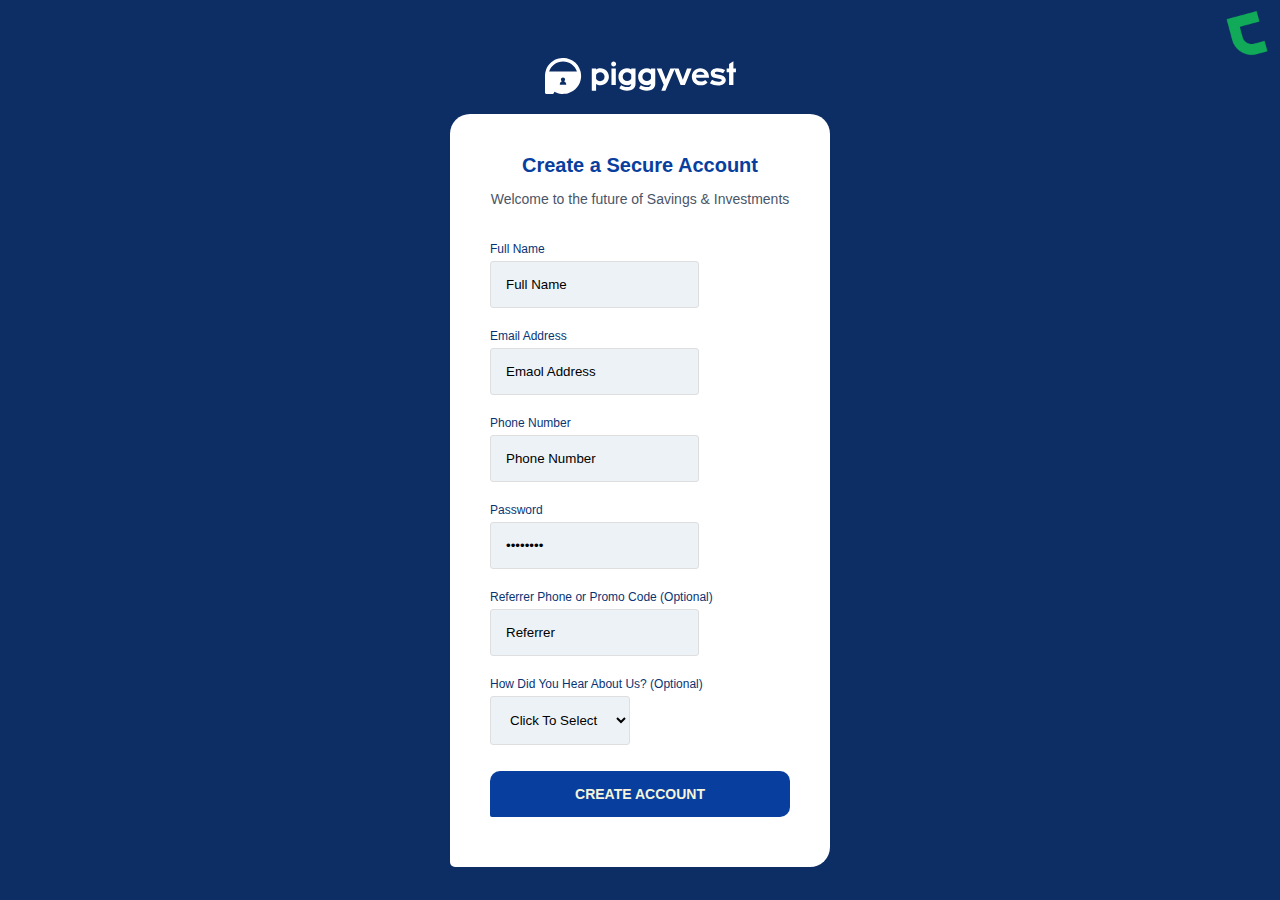
==== piggyvest/index.html @ 5ec43475 "add piggyvest page" ====
<!DOCTYPE html>
<html lang="en">
<head>
    <meta charset="UTF-8">
    <meta name="viewport" content="width=device-width, initial-scale=1.0">
    <link rel="icon" href="images/favicon.ico">
    <title>PiggyVest | Dashboard</title>
    <link href="https://fonts.googleapis.com/icon?family=Material+Icons"
      rel="stylesheet">
    <link rel="stylesheet" href="style.css" >
</head>
<body>
    <main>
        <div class="rings">
            <img class="dec" src="images/anc_green.png">
        </div>
        <div class="container">
            <a><img src="images/piggyvest-logo.svg" alt="Piggyvet Logo" ></a>
       
            <div class="container-input">
                <header>
                <h1>Create a Secure Account</h1>
                <p class="welcome">Welcome to the future of Savings & Investments</p>
                </header>
                <form class="register">
                   <p><label for="fullname">Full Name</label><br>
                        <input type="text" id="fullname" value="Full Name" placeholder="Full Name">
                    </p>

                    <p><label for="email">Email Address</label><br>
                        <input type="text" id="email"  value="Emaol Address" placeholder="Email Address">
                    </p>
                    
                    <p><label for="phone">Phone Number</label><br>
                       <input type="text" id="phone" value="Phone Number" placeholder="Phone Number">
                    </p>
                        
                    <p><label for="password">Password</label><br>
                        <input id="password" type="password" value="Password" placeholder="Password">
                    </p>
                        
                    <p><label for="refferer">Referrer Phone or Promo Code (Optional)</label><br>
                        <input type="text" id="refferer" value="Referrer" placeholder="Referrer Phone Or Promo Code">
                    </p>
                   
                   <p><label for="channel">How Did You Hear About Us? (Optional)</label><br>
                        <select>
                            <option>Click To Select</option>
                            <option>Click To Select</option>
                            <option>Click To Select</option>
                            <option>Click To Select</option>
                            <option>Click To Select</option>
                            <option>Click To Select</option>
                            <option>Click To Select</option>
                        </select>
                    </p>
                    <button type="submit" value="Create Account">Create Account</button>
                </form>
            </div>
        </div>
    </main>
</body>
</html>
---- piggyvest/style.css ----
body{
    background-color: #0D2D65;
}
.rings{
    display: flex;
    justify-content: flex-end;
    cursor: pointer;
}
.dec{
    height: 50px;
    width: 50px;
}

.container{
    display: flex;
    flex-direction: column;
    overflow: auto;
    align-items: center;
    
}

header{
    display: flex;
    flex-direction: column;
    align-items: center;
    margin: 0em;
}

.container-input{
    max-width: 28rem;
    background-color: white;
    border-radius: 20px 20px 20px 5px;
    padding: 40px;
    margin: 1rem;
}
h1{
    font-family: sans-serif;
    font-size: 1.25rem;
    text-align: center;
    color: #083e9e;
    margin: 0em;
}
.welcome{
    font-family: Karla, sans-serif;
    text-align: center;
    font-size: .875rem;
    color: #4a5568;
}

label{
    font-family: sans-serif;
    color: #093473;
    line-height: 2;
    font-size: .75rem;
}

select{
    padding:15px;
    outline: none;
    border: 1px solid #dedede;
    background-color: #EDF2F7;
    border-radius: 3px 3px 3px 3px;
}

option{
    padding:15px;
    outline: none;
    border: 1px solid #dedede;
    background-color: rgb(212, 34, 43);
    border-radius: 3px 3px 3px 3px;
}

button{
    padding: 15px 15px;
    margin-top: 10px;
    background-color: rgb(8, 62, 158);
    border-radius: 10px 10px 10px 2px;
    margin-bottom: 10px;
    font-size: 14px;
    border: none;
    width: 300px;
    color: beige;
    font-weight: 700;
    font-family: sans-serif;
    text-transform: uppercase;
}
.register{
    
}
input{
    
    padding:15px;
    outline: none;
    border: 1px solid #dedede;
    background-color: #EDF2F7;
    border-radius: 3px 3px 3px 3px;
    
}
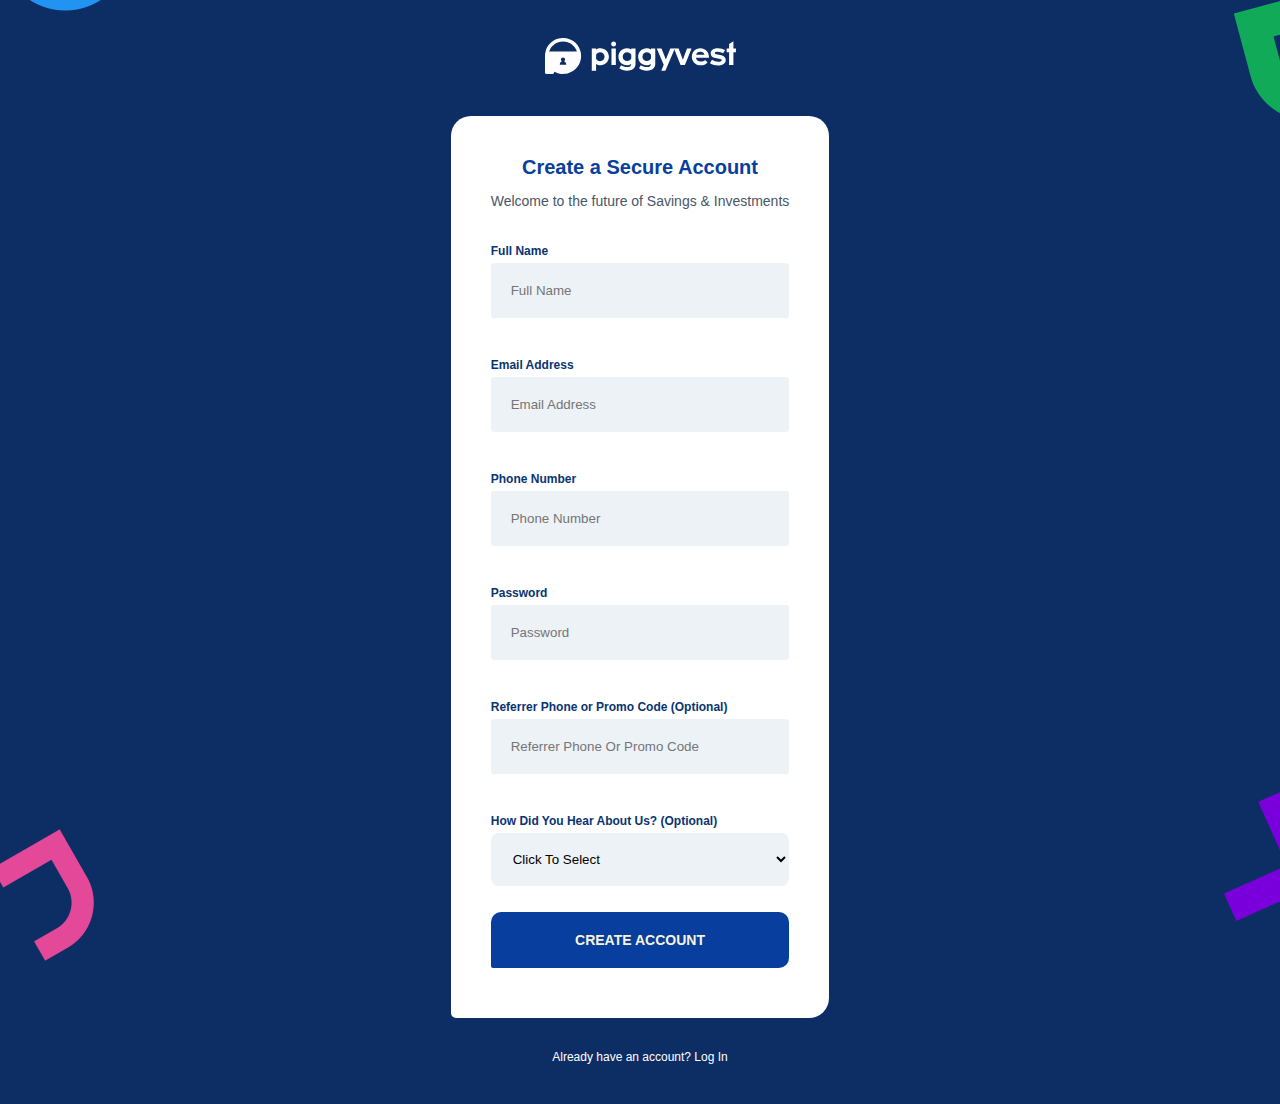
==== commit d83ffe7b: "recreate piggyvest dashboard" ====
--- a/piggyvest/index.html
+++ b/piggyvest/index.html
@@ -11,11 +11,9 @@
 </head>
 <body>
     <main>
-        <div class="rings">
-            <img class="dec" src="images/anc_green.png">
-        </div>
+        
         <div class="container">
-            <a><img src="images/piggyvest-logo.svg" alt="Piggyvet Logo" ></a>
+            <a class="logo" href="#"><img src="images/piggyvest-logo.svg" alt="Piggyvet Logo" ></a>
        
             <div class="container-input">
                 <header>
@@ -24,39 +22,44 @@
                 </header>
                 <form class="register">
                    <p><label for="fullname">Full Name</label><br>
-                        <input type="text" id="fullname" value="Full Name" placeholder="Full Name">
+                        <input type="text" id="fullname" placeholder="Full Name">
                     </p>
 
                     <p><label for="email">Email Address</label><br>
-                        <input type="text" id="email"  value="Emaol Address" placeholder="Email Address">
+                        <input type="text" id="email" placeholder="Email Address">
                     </p>
                     
                     <p><label for="phone">Phone Number</label><br>
-                       <input type="text" id="phone" value="Phone Number" placeholder="Phone Number">
+                       <input type="text" id="phone" placeholder="Phone Number">
                     </p>
                         
                     <p><label for="password">Password</label><br>
-                        <input id="password" type="password" value="Password" placeholder="Password">
+                        <input id="password" type="password" placeholder="Password">
                     </p>
                         
                     <p><label for="refferer">Referrer Phone or Promo Code (Optional)</label><br>
-                        <input type="text" id="refferer" value="Referrer" placeholder="Referrer Phone Or Promo Code">
+                        <input type="text" id="refferer"  placeholder="Referrer Phone Or Promo Code">
                     </p>
                    
                    <p><label for="channel">How Did You Hear About Us? (Optional)</label><br>
                         <select>
                             <option>Click To Select</option>
-                            <option>Click To Select</option>
-                            <option>Click To Select</option>
-                            <option>Click To Select</option>
-                            <option>Click To Select</option>
-                            <option>Click To Select</option>
-                            <option>Click To Select</option>
+                            <option value="facebook">Facebok</option>
+                            <option value="instagram">Instagram</option>
+                            <option value="twitter">Twitter</option>
+                            <option value="friend">Friend/Family/Coworker referral</option>
+                            <option value="search">Google search</option>
+                            <option value="playstore">Google playstore</option>
+                            <option value="blog">Online blog</option>
+                            <option value="newspaper">Local Newspaper</option>
+                            <option value="event">At an event</option>
+                            <option value="other">Other</option>
                         </select>
                     </p>
                     <button type="submit" value="Create Account">Create Account</button>
                 </form>
             </div>
+            <a class="log" href="#">Already have an account? Log In</a>
         </div>
     </main>
 </body>
--- a/piggyvest/style.css
+++ b/piggyvest/style.css
@@ -1,22 +1,35 @@
 body{
     background-color: #0D2D65;
+    background-image: 
+        url(images/blue.png), 
+        url(images/green.png), 
+        url(images/purple.png), 
+        url(images/pink.png);
+    background-position: 
+        top -130px left -10px, 
+        top -20px right -90px, 
+        bottom -30px right -70px, 
+        bottom -70px left -32px;
+    background-repeat: no-repeat;
+    background-attachment: fixed;
+    background-size: 150px;
+    background-attachment: fixed;
+    font-family: BlinkMacSystemFont, 
+                'Segoe UI', Roboto, Oxygen,
+                 sans-serif;
 }
-.rings{
-    display: flex;
-    justify-content: flex-end;
-    cursor: pointer;
-}
-.dec{
-    height: 50px;
-    width: 50px;
-}
+
 
 .container{
     display: flex;
     flex-direction: column;
     overflow: auto;
     align-items: center;
-    
+    padding-bottom: 2em;
+}
+
+.logo{
+    padding: 30px;
 }
 
 header{
@@ -31,7 +44,7 @@
     background-color: white;
     border-radius: 20px 20px 20px 5px;
     padding: 40px;
-    margin: 1rem;
+    margin: 0.5rem;
 }
 h1{
     font-family: sans-serif;
@@ -51,48 +64,57 @@
     font-family: sans-serif;
     color: #093473;
     line-height: 2;
-    font-size: .75rem;
+    font-size: .75em;
+    font-weight: bold;
 }
 
 select{
-    padding:15px;
+    padding:18px;
     outline: none;
-    border: 1px solid #dedede;
+    border: none;
     background-color: #EDF2F7;
-    border-radius: 3px 3px 3px 3px;
+    border-radius: 8px;
+    width: 100%;
 }
 
 option{
     padding:15px;
     outline: none;
-    border: 1px solid #dedede;
-    background-color: rgb(212, 34, 43);
+    border: 5px solid #dedede;
     border-radius: 3px 3px 3px 3px;
 }
 
 button{
-    padding: 15px 15px;
+    padding: 20px 15px;
     margin-top: 10px;
     background-color: rgb(8, 62, 158);
     border-radius: 10px 10px 10px 2px;
     margin-bottom: 10px;
     font-size: 14px;
     border: none;
-    width: 300px;
+    width: 100%;
     color: beige;
     font-weight: 700;
     font-family: sans-serif;
     text-transform: uppercase;
 }
-.register{
-    
-}
+
 input{
     
-    padding:15px;
+    padding:20px;
     outline: none;
-    border: 1px solid #dedede;
+    border: 0px solid #dedede;
     background-color: #EDF2F7;
     border-radius: 3px 3px 3px 3px;
-    
+    display: block;
+    width: -webkit-fill-available;
+    margin-bottom: 35px;   
+}
+.log{
+    font-size: .75rem;
+    margin-top: 1.5rem;
+    font-weight: 400;
+    font-family: Karla, sans-serif;
+    color: white;
+    text-decoration: none;
 }